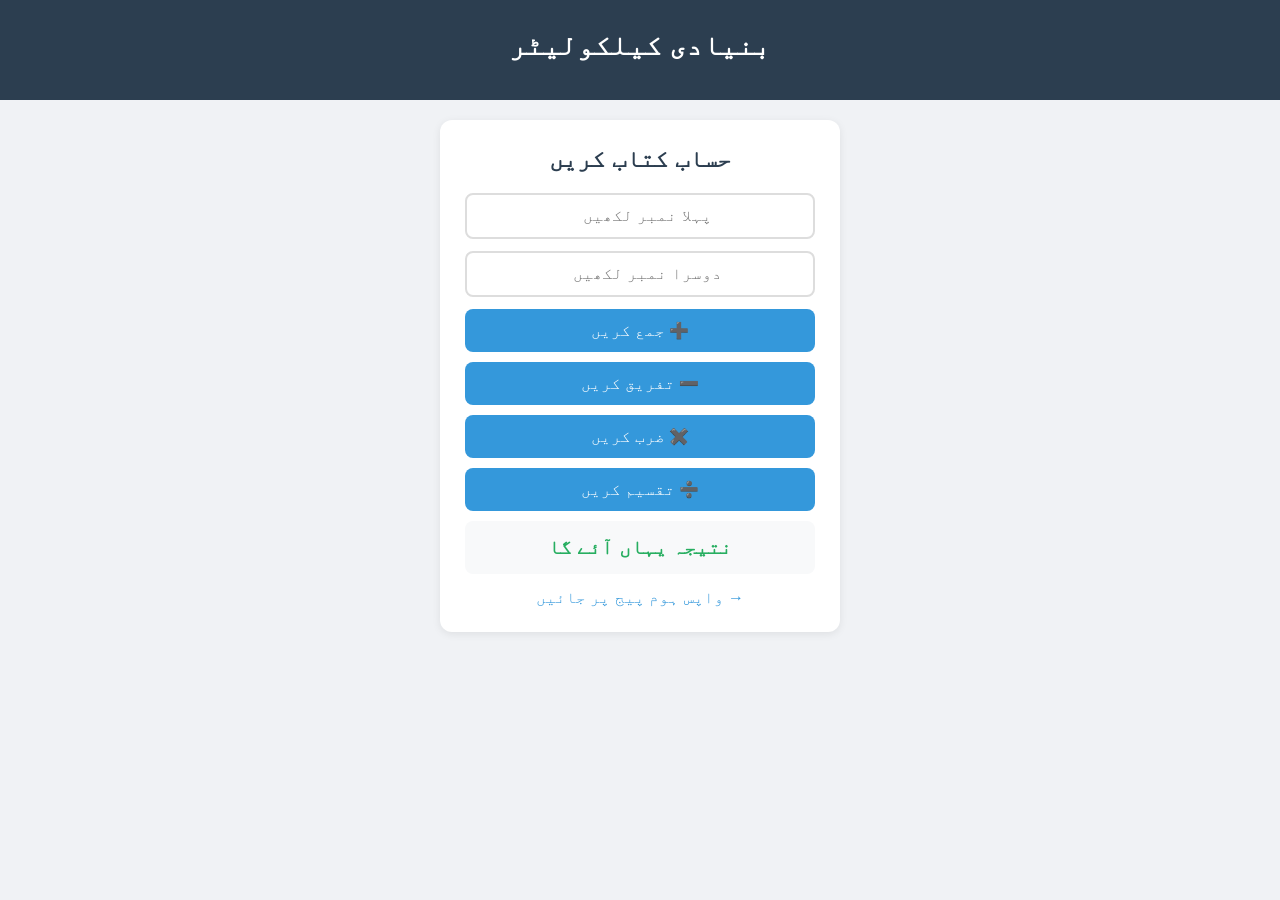
==== calculator.html @ 03244adc "Create calculator.html" ====
<!DOCTYPE html>
<html lang="ur" dir="rtl">
<head>
    <meta charset="UTF-8">
    <meta name="viewport" content="width=device-width, initial-scale=1.0">
    <title>کیلکولیٹر - میرا ٹولز ہب</title>
    <link rel="stylesheet" href="style.css">
    <style>
        .calc-container {
            background: white;
            padding: 25px;
            border-radius: 12px;
            max-width: 400px;
            margin: 20px auto;
            box-shadow: 0 2px 8px rgba(0,0,0,0.08);
        }
        .calc-container h2 {
            text-align: center;
            margin-bottom: 20px;
            color: #2c3e50;
        }
        .calc-container input {
            width: 100%;
            padding: 12px;
            margin-bottom: 12px;
            border: 2px solid #ddd;
            border-radius: 8px;
            font-size: 16px;
            text-align: center;
        }
        .calc-container button {
            width: 100%;
            padding: 12px;
            background: #3498db;
            color: white;
            border: none;
            border-radius: 8px;
            font-size: 16px;
            cursor: pointer;
            margin-bottom: 10px;
        }
        .calc-container button:hover {
            background: #2980b9;
        }
        #result {
            text-align: center;
            font-size: 20px;
            font-weight: bold;
            color: #27ae60;
            padding: 15px;
            background: #f8f9fa;
            border-radius: 8px;
            min-height: 50px;
        }
        .back-link {
            display: block;
            text-align: center;
            margin-top: 15px;
            color: #3498db;
            text-decoration: none;
        }
    </style>
</head>
<body>
    <header>
        <h1>بنیادی کیلکولیٹر</h1>
    </header>

    <div class="calc-container">
        <h2>حساب کتاب کریں</h2>
        <input type="number" id="num1" placeholder="پہلا نمبر لکھیں">
        <input type="number" id="num2" placeholder="دوسرا نمبر لکھیں">
        <button onclick="add()">➕ جمع کریں</button>
        <button onclick="subtract()">➖ تفریق کریں</button>
        <button onclick="multiply()">✖️ ضرب کریں</button>
        <button onclick="divide()">➗ تقسیم کریں</button>
        <p id="result">نتیجہ یہاں آئے گا</p>
        <a href="index.html" class="back-link">→ واپس ہوم پیج پر جائیں</a>
    </div>

    <script>
        function getNumbers() {
            let n1 = parseFloat(document.getElementById('num1').value);
            let n2 = parseFloat(document.getElementById('num2').value);
            if (isNaN(n1) || isNaN(n2)) {
                document.getElementById('result').innerText = "⚠️ براہ کرم دونوں نمبر لکھیں";
                return null;
            }
            return [n1, n2];
        }

        function showResult(value) {
            document.getElementById('result').innerText = "نتیجہ: " + value;
        }

        function add() {
            let nums = getNumbers();
            if (nums) showResult(nums[0] + nums[1]);
        }

        function subtract() {
            let nums = getNumbers();
            if (nums) showResult(nums[0] - nums[1]);
        }

        function multiply() {
            let nums = getNumbers();
            if (nums) showResult(nums[0] * nums[1]);
        }

        function divide() {
            let nums = getNumbers();
            if (nums) {
                if (nums[1] === 0) {
                    document.getElementById('result').innerText = "⚠️ صفر سے تقسیم نہیں ہو سکتی";
                } else {
                    showResult(nums[0] / nums[1]);
                }
            }
        }
    </script>
</body>
</html>
---- style.css ----
* {
    margin: 0;
    padding: 0;
    box-sizing: border-box;
    font-family: 'Segoe UI', Tahoma, sans-serif;
}

body {
    background: #f0f2f5;
    color: #333;
    min-height: 100vh;
    display: flex;
    flex-direction: column;
}

header {
    background: #2c3e50;
    color: white;
    padding: 30px 20px;
    text-align: center;
}

header h1 {
    font-size: 28px;
    margin-bottom: 8px;
}

header p {
    font-size: 14px;
    opacity: 0.8;
}

main {
    flex: 1;
    padding: 20px;
    display: grid;
    grid-template-columns: repeat(auto-fit, minmax(250px, 1fr));
    gap: 15px;
    max-width: 900px;
    margin: 0 auto;
    width: 100%;
}

.tool-card {
    background: white;
    padding: 20px;
    border-radius: 12px;
    text-decoration: none;
    color: #333;
    box-shadow: 0 2px 8px rgba(0,0,0,0.08);
    transition: transform 0.2s, box-shadow 0.2s;
}

.tool-card:hover {
    transform: translateY(-3px);
    box-shadow: 0 6px 16px rgba(0,0,0,0.12);
}

.tool-card h2 {
    font-size: 18px;
    margin-bottom: 6px;
    color: #2c3e50;
}

.tool-card p {
    font-size: 14px;
    color: #777;
}

footer {
    background: #2c3e50;
    color: white;
    text-align: center;
    padding: 15px;
    font-size: 13px;
}
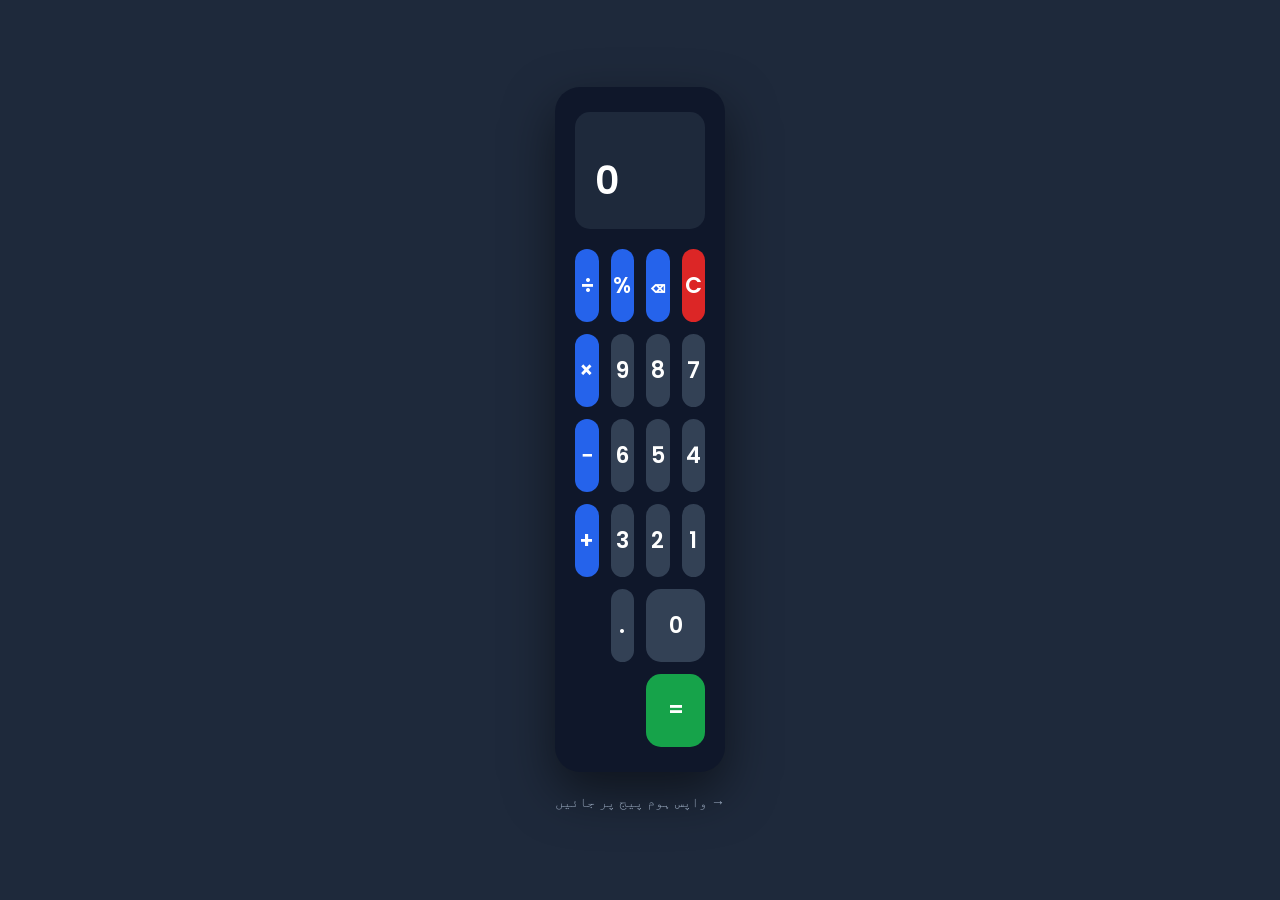
==== commit 127da4de: "Create calculator.html" ====
--- a/calculator.html
+++ b/calculator.html
@@ -4,118 +4,230 @@
     <meta charset="UTF-8">
     <meta name="viewport" content="width=device-width, initial-scale=1.0">
     <title>کیلکولیٹر - میرا ٹولز ہب</title>
-    <link rel="stylesheet" href="style.css">
+    <link href="https://fonts.googleapis.com/css2?family=Poppins:wght@400;600&display=swap" rel="stylesheet">
     <style>
-        .calc-container {
-            background: white;
-            padding: 25px;
-            border-radius: 12px;
-            max-width: 400px;
-            margin: 20px auto;
-            box-shadow: 0 2px 8px rgba(0,0,0,0.08);
-        }
-        .calc-container h2 {
-            text-align: center;
+        * {
+            margin: 0;
+            padding: 0;
+            box-sizing: border-box;
+            font-family: 'Poppins', sans-serif;
+        }
+
+        body {
+            background: #1e293b;
+            min-height: 100vh;
+            display: flex;
+            justify-content: center;
+            align-items: center;
+            padding: 20px;
+        }
+
+        .calculator {
+            background: #0f172a;
+            padding: 25px 20px;
+            border-radius: 25px;
+            box-shadow: 0 20px 50px rgba(0,0,0,0.5);
+            width: 100%;
+            max-width: 350px;
+        }
+
+        .display {
+            background: #1e293b;
+            color: white;
+            padding: 20px;
+            border-radius: 15px;
+            text-align: left;
             margin-bottom: 20px;
-            color: #2c3e50;
-        }
-        .calc-container input {
-            width: 100%;
-            padding: 12px;
-            margin-bottom: 12px;
-            border: 2px solid #ddd;
-            border-radius: 8px;
+            min-height: 100px;
+            display: flex;
+            flex-direction: column;
+            justify-content: space-between;
+            overflow: hidden;
+            direction: ltr;
+        }
+
+        .history {
             font-size: 16px;
-            text-align: center;
-        }
-        .calc-container button {
-            width: 100%;
-            padding: 12px;
-            background: #3498db;
+            color: #94a3b8;
+            min-height: 20px;
+            word-wrap: break-word;
+        }
+
+        .current {
+            font-size: 38px;
+            font-weight: 600;
+            word-wrap: break-word;
+        }
+
+        .buttons {
+            display: grid;
+            grid-template-columns: repeat(4, 1fr);
+            gap: 12px;
+        }
+
+        .btn {
+            background: #334155;
             color: white;
             border: none;
-            border-radius: 8px;
-            font-size: 16px;
+            padding: 20px 0;
+            font-size: 22px;
+            font-weight: 600;
+            border-radius: 15px;
             cursor: pointer;
-            margin-bottom: 10px;
-        }
-        .calc-container button:hover {
-            background: #2980b9;
-        }
-        #result {
-            text-align: center;
-            font-size: 20px;
-            font-weight: bold;
-            color: #27ae60;
-            padding: 15px;
-            background: #f8f9fa;
-            border-radius: 8px;
-            min-height: 50px;
-        }
-        .back-link {
+            transition: all 0.15s;
+            user-select: none;
+        }
+
+        .btn:hover {
+            background: #475569;
+        }
+
+        .btn:active {
+            transform: scale(0.95);
+        }
+
+        .btn.operator {
+            background: #2563eb;
+        }
+
+        .btn.operator:hover {
+            background: #1d4ed8;
+        }
+
+        .btn.equal {
+            background: #16a34a;
+            grid-column: span 2;
+        }
+
+        .btn.equal:hover {
+            background: #15803d;
+        }
+
+        .btn.clear {
+            background: #dc2626;
+        }
+
+        .btn.clear:hover {
+            background: #b91c1c;
+        }
+
+        .btn.zero {
+            grid-column: span 2;
+        }
+
+        .back-btn {
             display: block;
             text-align: center;
-            margin-top: 15px;
-            color: #3498db;
+            color: #94a3b8;
             text-decoration: none;
+            margin-top: 20px;
+            font-size: 14px;
+        }
+
+        .back-btn:hover {
+            color: white;
         }
     </style>
 </head>
 <body>
-    <header>
-        <h1>بنیادی کیلکولیٹر</h1>
-    </header>
-
-    <div class="calc-container">
-        <h2>حساب کتاب کریں</h2>
-        <input type="number" id="num1" placeholder="پہلا نمبر لکھیں">
-        <input type="number" id="num2" placeholder="دوسرا نمبر لکھیں">
-        <button onclick="add()">➕ جمع کریں</button>
-        <button onclick="subtract()">➖ تفریق کریں</button>
-        <button onclick="multiply()">✖️ ضرب کریں</button>
-        <button onclick="divide()">➗ تقسیم کریں</button>
-        <p id="result">نتیجہ یہاں آئے گا</p>
-        <a href="index.html" class="back-link">→ واپس ہوم پیج پر جائیں</a>
+    <div>
+        <div class="calculator">
+            <div class="display">
+                <div class="history" id="history"></div>
+                <div class="current" id="current">0</div>
+            </div>
+
+            <div class="buttons">
+                <button class="btn clear" onclick="clearAll()">C</button>
+                <button class="btn operator" onclick="deleteLast()">⌫</button>
+                <button class="btn operator" onclick="appendOperator('%')">%</button>
+                <button class="btn operator" onclick="appendOperator('/')">÷</button>
+
+                <button class="btn" onclick="appendNumber('7')">7</button>
+                <button class="btn" onclick="appendNumber('8')">8</button>
+                <button class="btn" onclick="appendNumber('9')">9</button>
+                <button class="btn operator" onclick="appendOperator('*')">×</button>
+
+                <button class="btn" onclick="appendNumber('4')">4</button>
+                <button class="btn" onclick="appendNumber('5')">5</button>
+                <button class="btn" onclick="appendNumber('6')">6</button>
+                <button class="btn operator" onclick="appendOperator('-')">−</button>
+
+                <button class="btn" onclick="appendNumber('1')">1</button>
+                <button class="btn" onclick="appendNumber('2')">2</button>
+                <button class="btn" onclick="appendNumber('3')">3</button>
+                <button class="btn operator" onclick="appendOperator('+')">+</button>
+
+                <button class="btn zero" onclick="appendNumber('0')">0</button>
+                <button class="btn" onclick="appendNumber('.')">.</button>
+                <button class="btn equal" onclick="calculate()">=</button>
+            </div>
+        </div>
+
+        <a href="index.html" class="back-btn">→ واپس ہوم پیج پر جائیں</a>
     </div>
 
     <script>
-        function getNumbers() {
-            let n1 = parseFloat(document.getElementById('num1').value);
-            let n2 = parseFloat(document.getElementById('num2').value);
-            if (isNaN(n1) || isNaN(n2)) {
-                document.getElementById('result').innerText = "⚠️ براہ کرم دونوں نمبر لکھیں";
-                return null;
-            }
-            return [n1, n2];
-        }
-
-        function showResult(value) {
-            document.getElementById('result').innerText = "نتیجہ: " + value;
-        }
-
-        function add() {
-            let nums = getNumbers();
-            if (nums) showResult(nums[0] + nums[1]);
-        }
-
-        function subtract() {
-            let nums = getNumbers();
-            if (nums) showResult(nums[0] - nums[1]);
-        }
-
-        function multiply() {
-            let nums = getNumbers();
-            if (nums) showResult(nums[0] * nums[1]);
-        }
-
-        function divide() {
-            let nums = getNumbers();
-            if (nums) {
-                if (nums[1] === 0) {
-                    document.getElementById('result').innerText = "⚠️ صفر سے تقسیم نہیں ہو سکتی";
+        let currentInput = '0';
+        let historyInput = '';
+
+        function updateDisplay() {
+            document.getElementById('current').innerText = currentInput;
+            document.getElementById('history').innerText = historyInput;
+        }
+
+        function appendNumber(num) {
+            if (currentInput === '0' && num !== '.') {
+                currentInput = num;
+            } else if (num === '.' && currentInput.includes('.')) {
+                return;
+            } else {
+                currentInput += num;
+            }
+            updateDisplay();
+        }
+
+        function appendOperator(op) {
+            if (currentInput === '' && op !== '-') return;
+            const lastChar = currentInput.slice(-1);
+            if (['+', '-', '*', '/', '%'].includes(lastChar)) {
+                currentInput = currentInput.slice(0, -1) + op;
+            } else {
+                currentInput += op;
+            }
+            updateDisplay();
+        }
+
+        function clearAll() {
+            currentInput = '0';
+            historyInput = '';
+            updateDisplay();
+        }
+
+        function deleteLast() {
+            if (currentInput.length === 1) {
+                currentInput = '0';
+            } else {
+                currentInput = currentInput.slice(0, -1);
+            }
+            updateDisplay();
+        }
+
+        function calculate() {
+            try {
+                let expression = currentInput.replace(/%/g, '/100');
+                let result = eval(expression);
+                if (!isFinite(result)) {
+                    historyInput = currentInput + ' =';
+                    currentInput = 'خرابی';
                 } else {
-                    showResult(nums[0] / nums[1]);
+                    historyInput = currentInput + ' =';
+                    currentInput = String(Math.round(result * 100000000) / 100000000);
                 }
+                updateDisplay();
+            } catch (e) {
+                currentInput = 'خرابی';
+                updateDisplay();
             }
         }
     </script>
